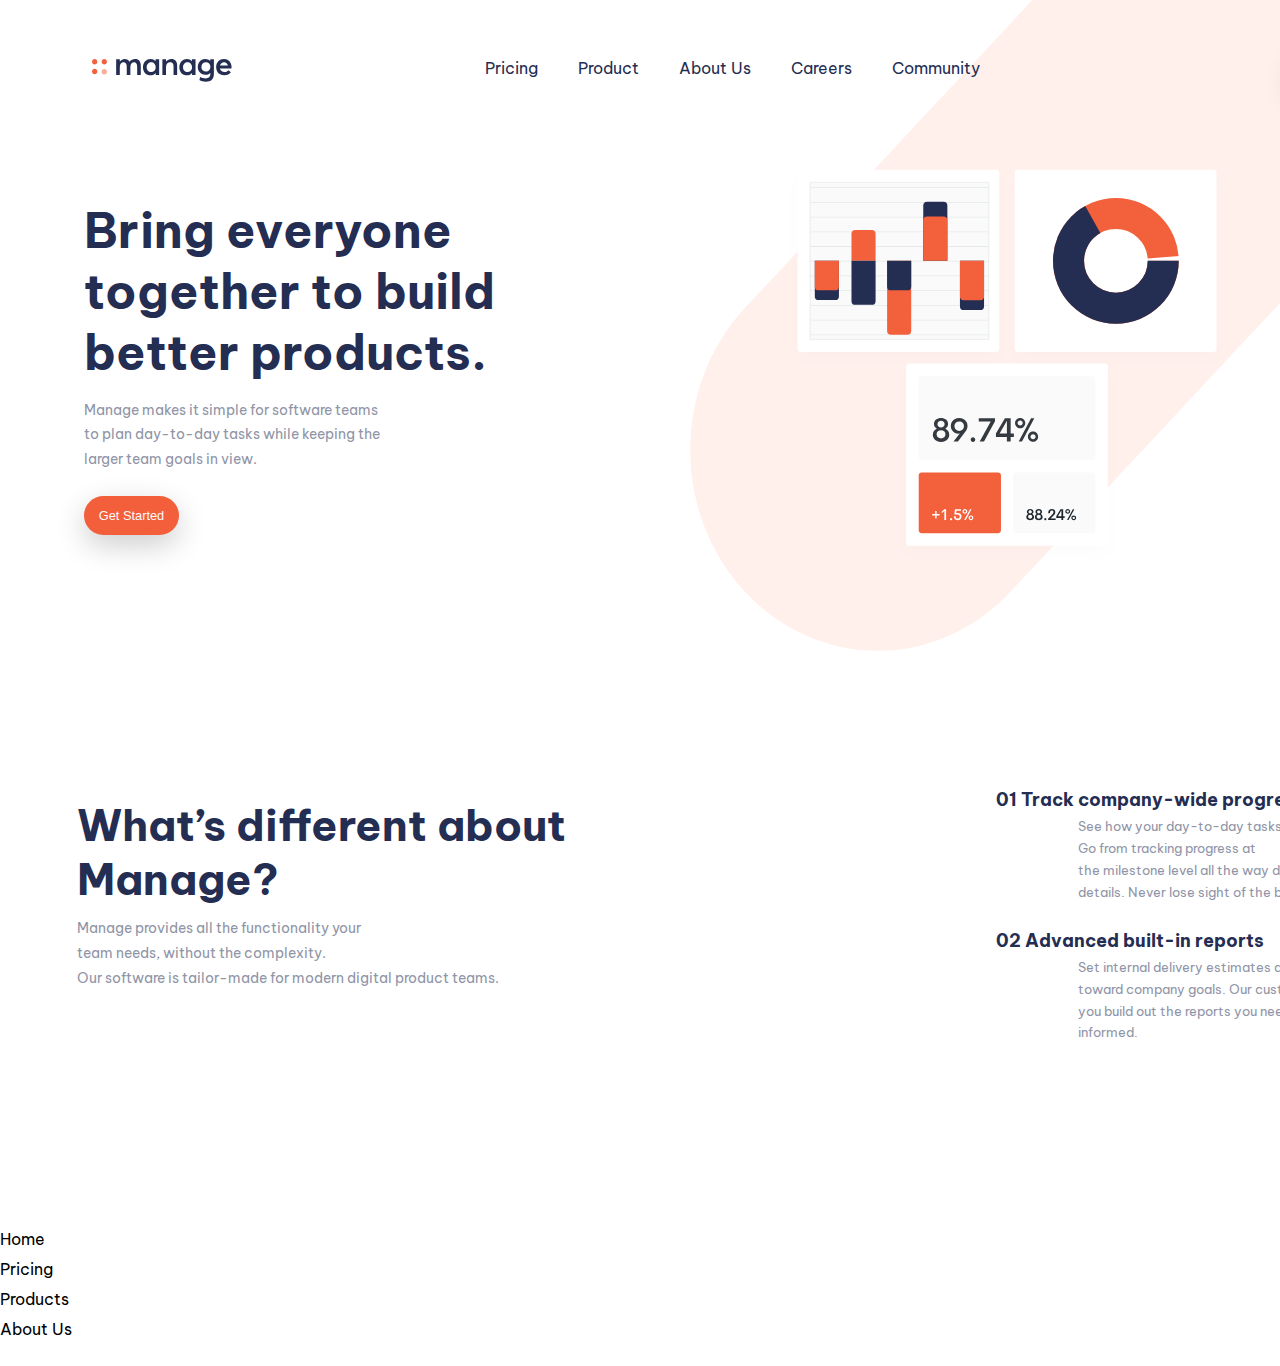
==== cohort3_groupc/index.html @ 26194f35 "Add files via upload" ====
<!DOCTYPE html>
<html lang="en">
<head>
    <meta charset="UTF-8">
    <meta name="viewport" content="width=device-width, initial-scale=1.0">
    <!-- displays site properly based on user's device -->
  <link rel="icon" type="image/png" sizes="32x32" href="./images/favicon-32x32.png">
  <title>landing page</title>
  <!-- FONT AWESOME -->
  <link rel="stylesheet" href="https://cdnjs.cloudflare.com/ajax/libs/font-awesome/6.1.2/css/all.min.css" integrity="sha512-1sCRPdkRXhBV2PBLUdRb4tMg1w2YPf37qatUFeS7zlBy7jJI8Lf4VHwWfZZfpXtYSLy85pkm9GaYVYMfw5BC1A==" crossorigin="anonymous" referrerpolicy="no-referrer" />
  <link rel="stylesheet" href="style.css">

</head>
<body>
   <!-- container -->
   <div class="container">   

    <!-- header no1-->
    <header class="header">
      <div class="header__logo flex">
        <figure>
          <img src="images/logo.svg" alt="logo image">
        </figure>
      </div>
      <nav>
        <ul class="navlist">
          <li><a href="#">Pricing</a></li>
          <li><a href="#">Product</a></li>
          <li><a href="#">About Us</a></li>
          <li><a href="#">Careers</a></li>
          <li><a href="#">Community</a></li>
        </ul>
      </nav>
      <button class="header__btn btn">
        Get Started
      </button>
      <div class="hamburger">
        <i class="fa-solid fa-bars"></i>
      </div>
    </header>
    <!--header -->
    
      <!-- main -->
       <main>
          <!-- Side-bar no2 -->
           <section class="Side-bar">
              <div class="Side-bar-info">
                <h2>Bring everyone <br>together to build better products.</h2>
                <p>
                  Manage makes it simple for software teams <br>to plan day-to-day 
                  tasks while keeping the <br> larger team goals in view.</p>
                  <button class="Side-bar__btn btn">Get Started</button>
              </div>
              <div class="Side-bar-image">
                <figure>
                  <img src="images/illustration-intro.svg" alt="Side-bar-image">
                </figure>
              </div>
            </section>
       
    
       
        <!-- about no3-->
        <section class="about">
          <div class="about__header">
            <h2> What’s different about <br> Manage?</h2>
            <p> Manage provides all the functionality your <br>team needs, without 
              the complexity. <br>Our software is tailor-made for modern digital 
              product teams. </p>
          </div>

          <div class="about__description">
            <article>
              <header>
                <h2><span class="about__counter">01</span>
                  Track company-wide progress
                </h2>
                <p>
                  See how your day-to-day tasks fit into the wider vision. <br> Go from 
                  tracking progress at <br>the milestone level all the way done to the 
                  smallest of <br>details. Never lose sight of the bigger picture again.
                </p>
              </header>
            </article>
                      
             
<!-- no4 -->
    <article>
              <header>
                <h2><span class="about__counter">02</span>
                   Advanced built-in reports
                </h2>
                <p>          
                  Set internal delivery estimates and track progress <br> toward company 
                  goals. Our customisable dashboard helps <br>you build out the reports 
                  you need to keep key stakeholders <br> informed.
                </p>
              </header>
            </article>
      
<!-- no5 -->
           

        <!-- testimonials no6 -->
        
        
          <!-- Slider main container -->
                
                
                  <!-- Additional required wrapper -->
                  
                    <!-- Slides -->
                    
<!-- no7 -->
                
                    <!-- no8 -->
                    
                    <!-- no9 -->

        <!--testimonials -->

       </main> 
      
      <!--main  -->
      
      <!-- Pre-Footer no10-->

        <!--Pre-Footer -->
    <!-- footer  -->
    
      <!-- footer one -->
    
      <!-- footer one -->

      <!-- footer two no11 -->
      <div class="footer-wrap">
        <div class="footer-two">
          <ul>   
            <li><a href="#">Home</a></li>
            <li><a href="#">Pricing</a></li>
            <li><a href="#">Products</a></li>
            <li><a href="#">About Us</a></li> 
          </ul>
        </div>
      <!--  footer two -->

      <!-- footer three no12 -->
      
      <!--footer three -->

      <!-- footer four no13-->
      
      <!--footer four -->
    
    <!--footer  -->
  

</body>
</html>
---- cohort3_groupc/style.css ----
/* font  */
@import url('https://fonts.googleapis.com/css2?family=Be+Vietnam+Pro:wght@400;500;700&display=swap');

/* reset */
*{
    box-sizing: border-box;
    margin: 0;
    padding: 0;
}

/* Font and Colour */
:root{
    --FF-VIETNAM : 'Be Vietnam Pro', sans-serif;
    --BRIGHT-RED:hsl(12, 88%, 59%);
    --DARK-BLUE:hsl(228, 39%, 23%);
    --DARK-GREYISH-BLUE:hsl(227, 12%, 61%);
    --VERY-DARK-BLUE:hsl(233, 12%, 13%);
    --VERY-PALE-RED:hsl(13, 100%, 96%);
    --VERY-LIGHT-GREY:hsl(0, 0%, 98%);
    --BOX-SHADOW: 0px 10px 30px rgba(0, 0, 0, 0.2);
}
a{
    text-decoration: none;
    color: unset;
}
li{
    list-style: none;
}
input{
    outline: none;
}
img{
    width: 100px;
}
body{
    max-width: 100%;
    margin: 0 auto;
    display: flex;
    justify-content: center;
    overflow-x: hidden;
}
.flex{
    display: flex;
    align-items: center;
    justify-content: center;
}
.container{
    width: 100%;
    font-family: var(--FF-VIETNAM);
    /* padding: 0px 40px; */
}
.none{
    display: none;
}
.btn{
    padding: 10px;
    background: var(--BRIGHT-RED);
    border: none;
    color: var(--VERY-LIGHT-GREY);
    border-radius: 20px;
    font-size: .8rem;
    box-shadow: var(--BOX-SHADOW);
    cursor: pointer;
    transition: all .3s ease;
}
.btn:hover{
    opacity: 0.8;
}


/* header */
.header{
    display: flex;
    align-items: center;
    justify-content: space-around;
    position: absolute;
    width: 100%;
    max-width: 1300px;
    top: 0;
    height: 15vh;
     /* background: white;  */
     background-size: 20px;
    

    z-index: 100;
}
.header .header__logo{
    width: 140px;
    height: 100px;
    
}
.header .header__logo img{
    max-width: 100%;
    object-fit: cover;
    width: 150px;
    position: relative;
    top: 5px;
}
.header .navlist{
    display: flex;
    justify-content: space-evenly;
    align-items: center;
    gap: 40px;
    font-size: .9.7rem;
    position: relative;
    left: 70px;
}
.header ul li{
    transition: all .3s ease;
    color: var(--DARK-BLUE);
}
.header ul li:hover{
    opacity: .5;
}
.header .header__btn{
    padding: 10px;
    background: var(--BRIGHT-RED);
    border: none;
    color: var(--VERY-LIGHT-GREY);
    border-radius: 20px;
    font-size: .8rem;
    box-shadow: var(--BOX-SHADOW);
    position: relative;
    left: 200px;
    padding: 12px 15px;
    margin-top: 10px;
}
.hamburger{
    display: none;
}
.hamburger > i{
    font-size: 1.2rem;
    font-weight: 900;
    cursor: pointer;
    z-index: 1000;
}






/* media queries */
@media screen and (max-width: 800px){
    .header__btn{
        display: none;
    }
    .header .navlist{
        flex-direction: column;
        position: absolute;
        background: var(--VERY-LIGHT-GREY);
        width: 330px;
        padding: 20px 0px;
        top: 180px;
        left: 200px;
        height: 40vh;
        left: -1000px;
        opacity: 0;
        transition: all .3s ease;
        z-index: 2000;
    }
    .header .navlist.active{
        opacity: 1;
        left: 200px;
    }
 .hamburger{
        display: flex;
    }
}
@media screen and (max-width: 540px){
    .header .navlist.active{
         left: 50%;
          top: 260%;
          transform: translate(-50%, -50%);
    } 
} 
/* /header media queries / */


/* main */

/* Side-bar */
main{
    background: url(images/bg-tablet-pattern.svg) top right / 700px 750px no-repeat, 
    url(images/bg-tablet-pattern\ 2.svg) top left / 620px 700px  no-repeat ;
    padding : 18vh 6vw;
    background-position: 119% -20%, -40% 85% ;  

}
main .Side-bar{
    display: grid;
    grid-template-columns: 1fr 1fr;
    place-items: center;
    gap: 20px;
    
}
main .Side-bar-info {
    padding: 0px 7px;
    color: var(--DARK-BLUE);
}
main .Side-bar-info h2{
    font-size: 8em;
    
    

}

main .Side-bar-info p{
    font-size: .9rem;
    margin: 15px 0px;
    color: var(--DARK-GREYISH-BLUE);
    line-height: 1.7;
   
}


main .Side-bar-info .Side-bar__btn{
    padding: 12px 15px;
    margin-top: 10px;
}
main .Side-bar-image{
    width: 450px;
    position: relative;
    left: 80px;
}
main .Side-bar-image img{
    width: 100%;
    object-fit: cover;
    
}

/* media queries */
@media screen and (max-width: 820px){
    main .Side-bar{
        grid-template-columns: 1fr;
    }
    main .Side-bar-info {
        order: 2;
        text-align: center;
    }
    main .Side-bar-image{
        order: 1;
        width: 100%;
        position: relative;
        left: -10px;

    }
    main .Side-bar-info h2{
        font-size: 2.4rem;
    }
    main .Side-bar-info p{
        font-size: 1rem ;
    }
}
    
@media screen and (max-width: 500px){
    main .Side-bar-info h2{
        font-size: 1.3rem;
        padding: 0;
    }

    main{
        background: url(images/bg-tablet-pattern.svg) top right / 500px  no-repeat,
        url(images/bg-tablet-pattern\ 2.svg) top right/ 400px  no-repeat ;
        padding : 18vh 6vw;
            background-position: -300% -2%, 350% 22% ;
    }
    
    main .Side-bar-image{
        order: 1;
        width: 90%;
        position: relative;
        left: -10px;
    }

    
}
main .Side-bar-info h2{
    font-size: 3rem;
}

@media screen and (max-width: 375px){
    main .Side-bar-image{
        order: 1;
        width: 90%;
        position: relative;
        left: 35px;
    }    

    main{
        background: url(images/bg-tablet-pattern.svg) top right / 400px 430px no-repeat ,  
        url(images/bg-tablet-pattern\ 2.svg) top right/ 400px   no-repeat ;
        padding : 18vh 6vw;
            background-position: -180% -2% , -400% 23% ;
    }

}


/* Side-Bar media queries */
main .about .about__description h2{
    font-size: 1.1rem;
    margin: 10px 0px;
    color: var(--DARK-BLUE);
}
main .about .about_description .about_counter{
    background: var(--BRIGHT-RED);
    color: var(--VERY-LIGHT-GREY);
    padding: 6px 20px;
    font-size: .8rem;
    border-radius: 20px;
    margin-right: 20px;
}

main .about .about__description p{
    font-size: .805rem;
    margin: 20px 0px 5px 70px;
    line-height: 1.7;
    color: var(--DARK-GREYISH-BLUE);
    position: relative;
    left: 12px;
    bottom: 15px;

}

main .about .about__description{
    position: relative;
    left: 430px;
    bottom: 20px;
}

/* Side-bar */

/* media queries */
 




/* Side-Bar media queries */


/* about */


main .about{
    display: flex;
    flex-direction: row;
    grid-template-columns: repeat(2, 1fr);
    margin-top: 25vh;

    
}
main .about .about__header h2{
    font-size: 2.7rem;
    color: var(--DARK-BLUE);
}

main .about .about__header p{
    margin: 10px 0px;
    font-size: .905rem;
    line-height: 1.7;
    color: var(--DARK-GREYISH-BLUE);
}


/* media queries */



/* about-media queries */

/* testimonials */

/* media queries */


  
/*  testimonials- media queries */
/* main */

/* Pre-Footer */

 /* media queries */
 

    

 /* Pre-Footer-media queries x*/


/* footer */

.footer .footer-two ul li:hover,
.footer .footer-three ul li:hover{
    color: var(--BRIGHT-RED);
}
.footer .footer-four {
    display: flex;
    flex-direction: column;
    justify-content: space-evenly;
}
.footer .footer-four .footer__form input{
    padding: 10px 10px;
    outline: none;
    border-radius: 30px;
    border: none;
    position: relative;
    bottom: 50px;
}

footer .footer-four .footer__form input::placeholder{
    color: var(--DARK-GREYISH-BLUE);
}
footer .footer-four .footer_form .footer_btn{
    padding: 7px 15px;    
    border-radius: 20px;
    font-size: .9rem;
    margin-left: 4px;
    position: relative;
    bottom: 50px;
}
.footer .footer-four small{
    color: var(--DARK-GREYISH-BLUE);
}

.footer-wrap{
    display: flex;
    gap: 250px;
    position: relative;
    bottom: 22px;
    line-height: 30px;
}


 /* media queries footer */
 




 /* footer media queries */
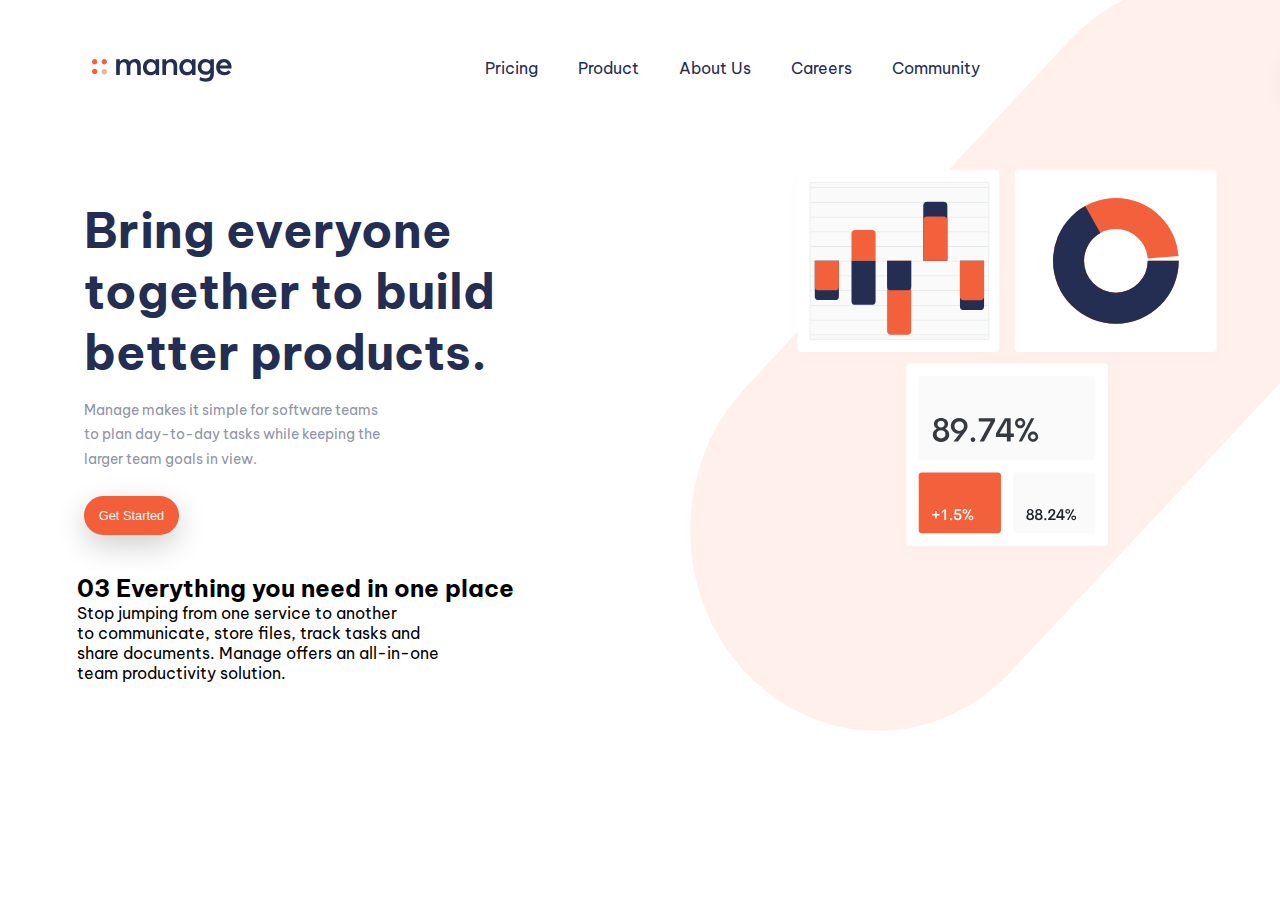
==== commit 946d1ec6: "Add files via upload" ====
--- a/cohort3_groupc/index.html
+++ b/cohort3_groupc/index.html
@@ -61,45 +61,25 @@
     
        
         <!-- about no3-->
-        <section class="about">
-          <div class="about__header">
-            <h2> What’s different about <br> Manage?</h2>
-            <p> Manage provides all the functionality your <br>team needs, without 
-              the complexity. <br>Our software is tailor-made for modern digital 
-              product teams. </p>
-          </div>
-
-          <div class="about__description">
-            <article>
-              <header>
-                <h2><span class="about__counter">01</span>
-                  Track company-wide progress
-                </h2>
-                <p>
-                  See how your day-to-day tasks fit into the wider vision. <br> Go from 
-                  tracking progress at <br>the milestone level all the way done to the 
-                  smallest of <br>details. Never lose sight of the bigger picture again.
-                </p>
-              </header>
-            </article>
                       
              
 <!-- no4 -->
-    <article>
-              <header>
-                <h2><span class="about__counter">02</span>
-                   Advanced built-in reports
-                </h2>
-                <p>          
-                  Set internal delivery estimates and track progress <br> toward company 
-                  goals. Our customisable dashboard helps <br>you build out the reports 
-                  you need to keep key stakeholders <br> informed.
-                </p>
-              </header>
-            </article>
-      
+          
 <!-- no5 -->
-           
+        <article>
+          <header>
+            <h2><span class="about__counter">03</span>
+              Everything you need in one place
+            </h2>
+            <p>          
+              Stop jumping from one service to another <br>to communicate, store files, 
+              track tasks and <br>share documents. Manage offers an all-in-one <br> team 
+              productivity solution.
+            </p>
+          </header>
+        </article>
+        </div>
+        </section>  
 
         <!-- testimonials no6 -->
         
@@ -133,15 +113,7 @@
       <!-- footer one -->
 
       <!-- footer two no11 -->
-      <div class="footer-wrap">
-        <div class="footer-two">
-          <ul>   
-            <li><a href="#">Home</a></li>
-            <li><a href="#">Pricing</a></li>
-            <li><a href="#">Products</a></li>
-            <li><a href="#">About Us</a></li> 
-          </ul>
-        </div>
+      
       <!--  footer two -->
 
       <!-- footer three no12 -->
--- a/cohort3_groupc/style.css
+++ b/cohort3_groupc/style.css
@@ -298,38 +298,8 @@
 
 
 /* Side-Bar media queries */
-main .about .about__description h2{
-    font-size: 1.1rem;
-    margin: 10px 0px;
-    color: var(--DARK-BLUE);
-}
-main .about .about_description .about_counter{
-    background: var(--BRIGHT-RED);
-    color: var(--VERY-LIGHT-GREY);
-    padding: 6px 20px;
-    font-size: .8rem;
-    border-radius: 20px;
-    margin-right: 20px;
-}
-
-main .about .about__description p{
-    font-size: .805rem;
-    margin: 20px 0px 5px 70px;
-    line-height: 1.7;
-    color: var(--DARK-GREYISH-BLUE);
-    position: relative;
-    left: 12px;
-    bottom: 15px;
-
-}
-
-main .about .about__description{
-    position: relative;
-    left: 430px;
-    bottom: 20px;
-}
-
 /* Side-bar */
+
 
 /* media queries */
  
@@ -343,28 +313,60 @@
 /* about */
 
 
-main .about{
-    display: flex;
-    flex-direction: row;
-    grid-template-columns: repeat(2, 1fr);
-    margin-top: 25vh;
-
-    
-}
-main .about .about__header h2{
-    font-size: 2.7rem;
-    color: var(--DARK-BLUE);
-}
-
-main .about .about__header p{
-    margin: 10px 0px;
-    font-size: .905rem;
-    line-height: 1.7;
-    color: var(--DARK-GREYISH-BLUE);
-}
-
-
-/* media queries */
+/* no5 */
+/* media queries  */
+@media screen and (max-width: 500px){
+    main .about{
+        display: flex;
+        flex-direction: column;
+    }
+
+    main .about .about__header h2{
+        font-size: 2.3rem;
+        text-align: center;
+        
+       
+        
+    }
+
+    main .about .about__header p{
+        text-align: center;
+    }
+
+    main .about .about__description{
+        position: relative;
+        left: -10px;
+    }
+
+    main .about .about__description h2{
+        background-color: var(--VERY-PALE-RED);
+        background-size: auto;
+    }
+
+
+    @media screen and (max-width: 375px){
+        main .about .about__description h2{
+            font-size: .8rem;
+
+        }
+
+
+    }
+
+    
+   main .about .about__description{
+    position: relative;
+
+    top: 10px;
+}
+
+  main .about .about__header h2{
+    font-size: 2.3rem;
+    
+    
+}
+
+}
 
 
 
@@ -391,46 +393,6 @@
 
 /* footer */
 
-.footer .footer-two ul li:hover,
-.footer .footer-three ul li:hover{
-    color: var(--BRIGHT-RED);
-}
-.footer .footer-four {
-    display: flex;
-    flex-direction: column;
-    justify-content: space-evenly;
-}
-.footer .footer-four .footer__form input{
-    padding: 10px 10px;
-    outline: none;
-    border-radius: 30px;
-    border: none;
-    position: relative;
-    bottom: 50px;
-}
-
-footer .footer-four .footer__form input::placeholder{
-    color: var(--DARK-GREYISH-BLUE);
-}
-footer .footer-four .footer_form .footer_btn{
-    padding: 7px 15px;    
-    border-radius: 20px;
-    font-size: .9rem;
-    margin-left: 4px;
-    position: relative;
-    bottom: 50px;
-}
-.footer .footer-four small{
-    color: var(--DARK-GREYISH-BLUE);
-}
-
-.footer-wrap{
-    display: flex;
-    gap: 250px;
-    position: relative;
-    bottom: 22px;
-    line-height: 30px;
-}
 
 
  /* media queries footer */
